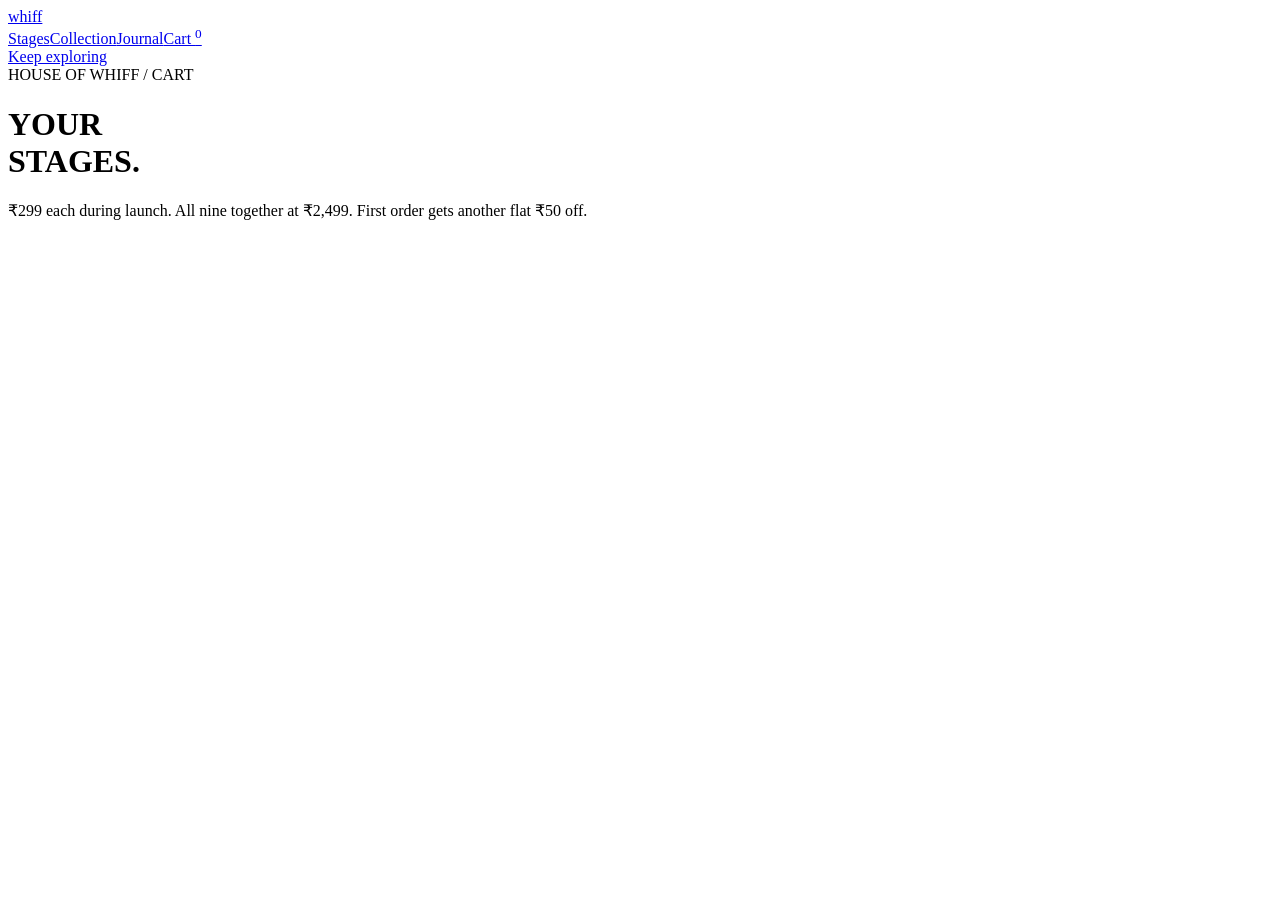
==== cart.html @ 64239b25 "Add Whiff cart page" ====
<!doctype html><html lang="en"><head><meta charset="utf-8"><meta name="viewport" content="width=device-width,initial-scale=1"><title>Your Cart | WHIFF</title><link rel="stylesheet" href="/styles.css"><link rel="stylesheet" href="/editorial.css"><link rel="preconnect" href="https://fonts.googleapis.com"><link href="https://fonts.googleapis.com/css2?family=DM+Mono:wght@400;500&family=Inter:wght@400;500;600;700;800;900&display=swap" rel="stylesheet"></head><body class="shopPage"><nav class="nav darkNav"><a class="logo" href="/">whiff</a><div class="navlinks"><a href="/#stages">Stages</a><a href="/#collection">Collection</a><a href="/#journal">Journal</a><a href="/cart.html">Cart <sup data-cart-count>0</sup></a></div><a class="btn" href="/#collection">Keep exploring</a></nav><main class="shopMain"><div class="shopHead"><span class="mono">HOUSE OF WHIFF / CART</span><h1>YOUR<br>STAGES.</h1><p>₹299 each during launch. All nine together at ₹2,499. First order gets another flat ₹50 off.</p></div><section data-cart></section></main><script src="/shop.js"></script></body></html>
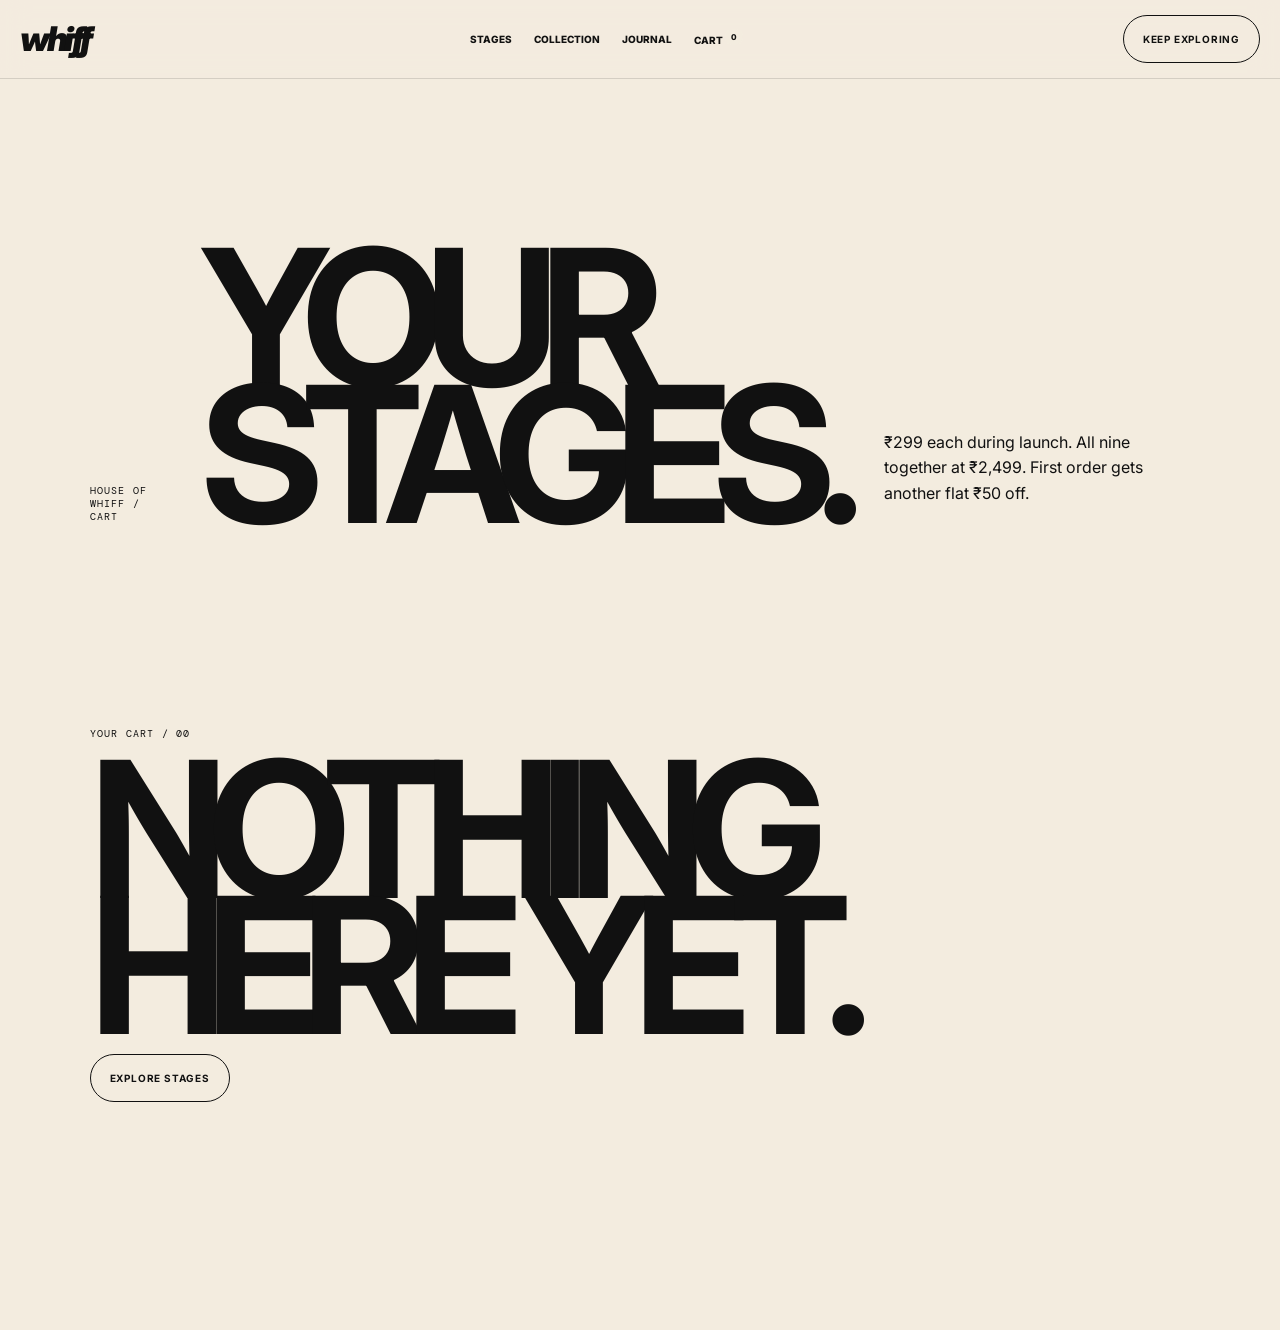
==== commit 4f8be28d: "Fix cart paths for project Pages" ====
--- a/cart.html
+++ b/cart.html
@@ -1 +1 @@
-<!doctype html><html lang="en"><head><meta charset="utf-8"><meta name="viewport" content="width=device-width,initial-scale=1"><title>Your Cart | WHIFF</title><link rel="stylesheet" href="/styles.css"><link rel="stylesheet" href="/editorial.css"><link rel="preconnect" href="https://fonts.googleapis.com"><link href="https://fonts.googleapis.com/css2?family=DM+Mono:wght@400;500&family=Inter:wght@400;500;600;700;800;900&display=swap" rel="stylesheet"></head><body class="shopPage"><nav class="nav darkNav"><a class="logo" href="/">whiff</a><div class="navlinks"><a href="/#stages">Stages</a><a href="/#collection">Collection</a><a href="/#journal">Journal</a><a href="/cart.html">Cart <sup data-cart-count>0</sup></a></div><a class="btn" href="/#collection">Keep exploring</a></nav><main class="shopMain"><div class="shopHead"><span class="mono">HOUSE OF WHIFF / CART</span><h1>YOUR<br>STAGES.</h1><p>₹299 each during launch. All nine together at ₹2,499. First order gets another flat ₹50 off.</p></div><section data-cart></section></main><script src="/shop.js"></script></body></html>+<!doctype html><html lang="en"><head><meta charset="utf-8"><meta name="viewport" content="width=device-width,initial-scale=1"><title>Your Cart | WHIFF</title><link rel="stylesheet" href="styles.css"><link rel="stylesheet" href="editorial.css"><link rel="preconnect" href="https://fonts.googleapis.com"><link href="https://fonts.googleapis.com/css2?family=DM+Mono:wght@400;500&family=Inter:wght@400;500;600;700;800;900&display=swap" rel="stylesheet"></head><body class="shopPage"><nav class="nav darkNav"><a class="logo" href="index.html">whiff</a><div class="navlinks"><a href="index.html#stages">Stages</a><a href="index.html#collection">Collection</a><a href="index.html#journal">Journal</a><a href="cart.html">Cart <sup data-cart-count>0</sup></a></div><a class="btn" href="index.html#collection">Keep exploring</a></nav><main class="shopMain"><div class="shopHead"><span class="mono">HOUSE OF WHIFF / CART</span><h1>YOUR<br>STAGES.</h1><p>₹299 each during launch. All nine together at ₹2,499. First order gets another flat ₹50 off.</p></div><section data-cart></section></main><script src="shop.js"></script></body></html>
--- a/styles.css
+++ b/styles.css
@@ -0,0 +1 @@
+:root{--cream:#f3ecdf;--blue:#255bd3;--black:#101010;--line:#bdb6ab;--acid:#d6ff38;--red:#b63b39}*{box-sizing:border-box}html{scroll-behavior:smooth}body{margin:0;background:var(--cream);color:#111;font-family:Inter,Arial,sans-serif;overflow-x:hidden}a{color:inherit;text-decoration:none}button{font:inherit}.mono{font:10px 'DM Mono',monospace;letter-spacing:.12em;text-transform:uppercase}.logo{font-size:34px;font-weight:900;font-style:italic;letter-spacing:-.1em;line-height:1}.nav{position:sticky;z-index:100;top:0;left:0;width:100%;padding:15px 20px;display:flex;align-items:center;justify-content:space-between;color:var(--cream);mix-blend-mode:difference}.navlinks{display:flex;gap:22px;align-items:center;font-size:10px;font-weight:800;text-transform:uppercase}.navlinks sup{font-size:8px;background:var(--cream);color:#111;border-radius:99px;padding:3px 6px}.darkNav{color:#111;mix-blend-mode:normal;background:#f3ecdfcc;backdrop-filter:blur(14px);border-bottom:1px solid #1112}.menu{display:none;background:none;border:1px solid currentColor;color:inherit;border-radius:999px;width:44px;height:44px}.mobileNav{display:none}.btn{display:inline-flex;min-height:48px;align-items:center;justify-content:center;padding:0 19px;border:1px solid currentColor;border-radius:999px;font-size:10px;font-weight:700;text-transform:uppercase;letter-spacing:.08em;transition:transform .25s,background .25s,color .25s,box-shadow .25s;cursor:pointer;background:none;appearance:none;-webkit-appearance:none}.btn:hover{transform:translateY(-3px);background:#111;color:var(--cream);box-shadow:0 12px 30px #0002}.btn.fill{background:#111;color:var(--cream);border-color:#111}.whatsappBtn{min-height:48px;border:1px solid #1f6b43;background:#1f6b43;color:#fff;border-radius:999px;padding:0 20px;font-size:10px;font-weight:800;text-transform:uppercase;letter-spacing:.08em;cursor:pointer}.hero{min-height:100svh;background:var(--blue);color:var(--cream);position:relative;overflow:hidden;padding:110px 5vw 7vw;display:flex;align-items:flex-end}.gridlines{position:absolute;inset:0;background:linear-gradient(90deg,transparent 49.5%,#fff1 50%,transparent 50.5%),linear-gradient(0deg,transparent 49.5%,#fff1 50%,transparent 50.5%);background-size:44px 44px}.orb{position:absolute;border:2px solid var(--cream);border-radius:50%;pointer-events:none}.orb1{width:105vw;height:105vw;right:-55vw;top:-34vw;animation:drift 11s ease-in-out infinite}.orb2{width:45vw;height:45vw;right:-8vw;bottom:-18vw;animation:drift 8s ease-in-out infinite reverse}.hero h1{position:relative;margin:0;font-size:clamp(82px,19vw,260px);line-height:.72;letter-spacing:-.105em;max-width:100%;animation:rise .8s both}.heroInfo{position:absolute;right:5vw;bottom:7vw;width:min(300px,40vw)}.heroInfo p{font-size:14px;line-height:1.55;margin:14px 0 20px}.heroCtas{display:flex;gap:10px;flex-wrap:wrap}.section{padding:13vw 7vw}.intro{display:grid;grid-template-columns:1fr 2fr;gap:7vw}.introText{font-size:clamp(34px,5vw,72px);line-height:.96;letter-spacing:-.055em}.black{background:var(--black);color:var(--cream)}h2{font-size:clamp(72px,15vw,190px);line-height:.72;letter-spacing:-.105em;margin:22px 0 45px}.manifestoText{max-width:650px;font-size:16px;line-height:1.65}.manifestoGrid{display:grid;grid-template-columns:repeat(3,1fr);gap:1px;background:#444;margin-top:55px}.manifestoGrid article{background:var(--black);padding:28px;min-height:170px}.stages{padding:0 7vw 10vw}.stage{min-height:90vh;border-top:1px solid #3d3d3d;display:grid;grid-template-columns:1.1fr .9fr;align-items:center;gap:7vw;padding:9vw 0}.stage:nth-child(even){grid-template-columns:.9fr 1.1fr}.stage:nth-child(even) .visual{order:2}.visual{height:min(650px,70vw);min-height:480px;position:relative;overflow:hidden;background:var(--c);isolation:isolate}.visual:before{content:'';position:absolute;inset:0;background:repeating-linear-gradient(90deg,transparent 0,transparent 31px,#fff1 32px),repeating-linear-gradient(0deg,transparent 0,transparent 31px,#fff0 32px)}.geo{position:absolute;border:2px solid var(--fg);border-radius:50%}.g1{width:82%;aspect-ratio:1;left:-18%;top:-7%;animation:spin 25s linear infinite}.g2{width:62%;height:72%;right:-19%;top:15%;animation:breathe 7s ease-in-out infinite}.g3{width:35%;height:35%;right:27%;bottom:6%;animation:drift 7s ease-in-out infinite}.pack{position:absolute;z-index:3;left:11%;bottom:9%;width:210px;height:390px;background:var(--c);border:1px solid #0004;box-shadow:18px 25px 35px #0005;overflow:hidden}.packArt{position:absolute;right:-18%;top:18%;width:76%;height:58%;border:2px solid var(--fg);border-radius:70% 20% 65% 25%;transform:rotate(-25deg)}.packArt:after{content:'';position:absolute;width:55%;height:120%;right:10%;top:-10%;border:2px solid var(--fg);transform:rotate(35deg)}.packTop{position:relative;padding:25px 22px;color:var(--fg)}.packLogo{font-size:24px;font-weight:900;font-style:italic;letter-spacing:-.08em}.packStage{margin-top:28px}.packNum{font-size:42px;margin-top:4px}.packName{font-size:22px;font-weight:800}.packBottom{position:absolute;left:22px;bottom:22px;font-size:8px;color:var(--fg);text-transform:uppercase}.bottle{position:absolute;z-index:5;right:13%;bottom:10%;width:125px;height:295px;border:2px solid #fffc;border-radius:18px 18px 24px 24px;background:linear-gradient(100deg,#ffffff4d,#ffffff0a 38%,#ffffff38);box-shadow:18px 25px 35px #0005}.bottle:before{content:'';position:absolute;left:22px;right:22px;top:-65px;height:68px;background:#090909;border-radius:8px 8px 3px 3px}.bottle:after{content:var(--n) '\A' var(--name);position:absolute;left:12px;right:12px;top:112px;height:75px;background:var(--label);color:var(--fg);white-space:pre;text-align:center;padding-top:12px;font-size:10px;font-weight:800;line-height:1.7}.stageCopy h3{font-size:clamp(62px,10vw,150px);line-height:.78;letter-spacing:-.105em;margin:16px 0 20px;overflow-wrap:anywhere}.meaning{text-transform:uppercase;letter-spacing:.08em;font-size:12px}.stageCopy p{font-size:16px;line-height:1.65;color:#c9c0b5;max-width:540px}.notes{display:flex;gap:7px;flex-wrap:wrap;margin:25px 0}.pill{border:1px solid #666;border-radius:999px;padding:9px 11px;font-size:9px;text-transform:uppercase}.stageActions{display:flex;gap:9px;flex-wrap:wrap;margin-top:25px}.miniOlfactive{display:flex;flex-direction:column;gap:6px;margin-top:28px;padding-top:20px;border-top:1px solid #3d3d3d;max-width:420px}.miniOlfactive .mono{opacity:.55}.miniOlfactive b{font-size:15px;font-weight:600;line-height:1.4}.miniOlfactive small{font-size:11px;text-transform:uppercase;letter-spacing:.08em;color:#9c9488}.stagePrice{display:flex;align-items:baseline;gap:12px;margin-top:22px}.stagePrice .mrp{text-decoration:line-through;opacity:.5;font-size:14px}.stagePrice>b{font-size:26px;font-weight:800;letter-spacing:-.02em}.stagePrice .mono{opacity:.6}.collection,.journal,.faq{padding:13vw 7vw}.tiles,.journalGrid{display:grid;grid-template-columns:repeat(3,1fr);gap:12px}.tile{height:460px;padding:22px;display:flex;flex-direction:column;justify-content:space-between;position:relative;overflow:hidden;background:var(--c);color:var(--fg);transition:transform .35s}.tile:hover{transform:translateY(-8px)}.tile:before{content:'';position:absolute;width:95%;aspect-ratio:1;right:-55%;top:-8%;border:2px solid currentColor;border-radius:50%;animation:spin 24s linear infinite}.tile h3{font-size:clamp(52px,7vw,90px);line-height:.8;letter-spacing:-.09em;margin:0;position:relative;overflow-wrap:anywhere}.ritual{background:var(--blue);color:var(--cream);padding:13vw 7vw}.ritualGrid{display:grid;grid-template-columns:repeat(4,1fr);gap:1px;background:#ffffff55}.ritualGrid article{background:var(--blue);padding:28px;min-height:190px}.journal{background:#d9cfbf}.journalGrid{background:#111;gap:1px;margin-top:45px}.journalCard{background:#d9cfbf;padding:27px;min-height:280px}.journalCard h3{font-size:clamp(30px,4vw,54px);line-height:.88;letter-spacing:-.065em}.finder{padding:13vw 7vw}.choices{display:flex;flex-wrap:wrap;gap:9px}.choice{min-height:48px;background:none;color:var(--cream);border:1px solid #666;padding:0 17px;border-radius:999px;font-size:11px;cursor:pointer}.choice.active{background:var(--cream);color:#111}.answer{margin-top:45px;font-size:clamp(40px,8vw,90px);line-height:.85;letter-spacing:-.07em}.faq{background:var(--cream)}.faq details{border-top:1px solid #aaa;padding:24px 0}.faq details:last-child{border-bottom:1px solid #aaa}.faq summary{cursor:pointer;font-size:15px;font-weight:700}.faq p{line-height:1.6;color:#555}.footer{background:var(--blue);color:var(--cream);padding:13vw 7vw 30px;overflow:hidden}.footer .big{font-size:20vw;font-weight:900;font-style:italic;letter-spacing:-.11em;line-height:.65}.footrow{display:flex;justify-content:space-between;gap:15px;margin-top:13vw;font-size:9px;text-transform:uppercase}.stageHero{min-height:100svh;background:var(--c);color:var(--fg);display:grid;grid-template-columns:1fr 1fr;align-items:center;padding:120px 7vw 80px;position:relative;overflow:hidden}.stageHero .art{position:absolute;width:70vw;height:70vw;border:2px solid var(--fg);border-radius:50%;right:-28vw;top:-20vw;animation:spin 30s linear infinite}.stageHero .stageNumber{font-size:14px}.stageHero h1{font-size:clamp(90px,14vw,210px);line-height:.7;letter-spacing:-.11em;margin:25px 0;overflow-wrap:anywhere}.stageHero .sub{font-size:14px;text-transform:uppercase;letter-spacing:.12em}.productVisual{height:560px;position:relative;display:flex;align-items:center;justify-content:center}.productVisual .pack{position:relative;left:auto;bottom:auto;transform:rotate(-4deg)}.productVisual .bottle{position:absolute;right:16%;bottom:10%;width:145px;height:340px}.story{display:grid;grid-template-columns:1fr 2fr;gap:8vw;padding:13vw 7vw}.story h2{font-size:clamp(50px,7vw,100px)}.quote{font-family:Georgia,serif;font-size:clamp(28px,4vw,58px);line-height:1.08;margin:0 0 20px}.quoteRef{font-size:11px;text-transform:uppercase;letter-spacing:.12em}.notesLarge{display:flex;gap:9px;flex-wrap:wrap;margin:35px 0}.buyBar{position:sticky;bottom:0;z-index:40;background:#111;color:var(--cream);padding:15px 7vw;display:flex;justify-content:space-between;align-items:center;gap:20px}.buyBar .btn{background:var(--cream);color:#111;border-color:var(--cream)}.related{padding:13vw 7vw}.relatedGrid{display:grid;grid-template-columns:repeat(3,1fr);gap:12px}.back{display:inline-flex;margin-top:25px}.priceSection{background:#111;color:var(--cream);padding:10vw 7vw;display:grid;grid-template-columns:1fr 1.4fr;gap:8vw;align-items:end}.priceSection h2{margin:15px 0}.priceCard{border:1px solid #555;padding:35px;position:relative;overflow:hidden}.priceCard:before{content:'299';position:absolute;right:-5%;top:-28%;font-size:22vw;font-weight:900;color:#fff08;line-height:1;transform:rotate(-8deg)}.priceRow{display:flex;align-items:end;gap:15px;position:relative}.priceNow{font-size:clamp(65px,9vw,120px);font-weight:900;letter-spacing:-.09em;line-height:.8}.mrp{text-decoration:line-through;opacity:.5;font-size:20px}.offerLine{margin:22px 0;font-size:13px;line-height:1.5;max-width:460px}.collectionOffer{display:grid;grid-template-columns:1fr 1fr;gap:1px;background:#444;margin-top:1px}.collectionOffer>div{background:#111;padding:22px}.shopMain{padding:150px 7vw 100px;min-height:100svh}.shopHead{display:flex;align-items:end;justify-content:space-between;gap:40px;margin-bottom:70px}.shopHead h1{font-size:clamp(80px,15vw,190px);line-height:.72;letter-spacing:-.1em;margin:20px 0 0}.shopHead.compact{display:block}.shopHead p{max-width:500px;line-height:1.6}.cartList{display:grid;gap:1px;background:#111}.cartItem{display:grid;grid-template-columns:220px 1fr auto;gap:30px;align-items:center;background:var(--cream);padding:25px}.cartSwatch{height:220px;padding:18px;display:flex;flex-direction:column;justify-content:space-between}.cartSwatch b{font-size:48px;letter-spacing:-.08em}.cartInfo h3{font-size:50px;line-height:.8;letter-spacing:-.08em;margin:10px 0}.cartInfo p{color:#666}.qty{display:flex;gap:8px;align-items:center;margin-top:20px}.qty button{border:1px solid #aaa;background:none;border-radius:99px;min-width:38px;height:38px;cursor:pointer}.qty .remove{padding:0 14px;width:auto}.cartSummary{max-width:500px;margin:40px 0 0 auto;border-top:1px solid #111;padding-top:25px}.cartSummary>div,.priceBox>div,.miniCart>div{display:flex;justify-content:space-between;padding:8px 0}.cartSummary .saving{color:#24704a}.cartSummary .total{border-top:1px solid #111;margin-top:12px;padding-top:18px;font-size:24px}.cartSummary .btn,.cartSummary .whatsappBtn{width:100%;margin-top:12px}.emptyCart{padding:10vw 0}.emptyCart h2{margin:20px 0}.checkoutGrid{display:grid;grid-template-columns:1.2fr .8fr;gap:8vw}.orderForm{max-width:650px}.orderForm h2{margin:20px 0 50px}.orderForm label{display:block;font-size:10px;text-transform:uppercase;letter-spacing:.1em;font-weight:700;margin:20px 0}.orderForm input,.orderForm textarea{display:block;width:100%;border:0;border-bottom:1px solid #aaa;background:transparent;padding:14px 0;font:inherit;font-size:16px;outline:none}.orderForm textarea{min-height:100px;resize:vertical}.orderForm .check{display:flex;gap:10px;align-items:center;text-transform:none;letter-spacing:0;font-size:13px}.orderForm .check input{width:auto}.optional{opacity:.5}.orderForm .btn,.orderForm .whatsappBtn{width:100%;margin-top:12px}.formNote{font-size:11px;line-height:1.6;color:#666;margin-top:20px}.checkoutSide{position:sticky;top:120px;height:max-content}.miniCart{margin:25px 0;border-top:1px solid #aaa;border-bottom:1px solid #aaa}.priceBox{background:#111;color:var(--cream);padding:25px}.priceBox p{font-size:11px;line-height:1.5;color:#aaa}.bigTotal{border-top:1px solid #555;margin-top:15px;padding-top:18px;font-size:20px}.thankPage{background:var(--blue);color:var(--cream)}.thank{min-height:100svh;padding:15vw 7vw;display:flex;flex-direction:column;justify-content:center;align-items:flex-start}.thank h1{font-size:clamp(90px,17vw,220px);line-height:.72;letter-spacing:-.11em;margin:30px 0}.thank p{max-width:550px;font-size:16px;line-height:1.6;margin-bottom:30px}.toast{position:fixed;z-index:200;left:50%;bottom:25px;transform:translate(-50%,30px);background:#111;color:#fff;padding:13px 18px;border-radius:999px;font-size:11px;opacity:0;pointer-events:none;transition:.3s}.toast.show{opacity:1;transform:translate(-50%,0)}body:has(.stageHero) .menu{display:none}@keyframes rise{from{opacity:0;transform:translateY(40px)}to{opacity:1;transform:none}}@keyframes spin{to{transform:rotate(360deg)}}@keyframes breathe{50%{transform:scale(1.07)}}@keyframes drift{50%{transform:translate(2vw,2vw) rotate(6deg)}}@media(max-width:800px){.nav{padding:13px 16px}.navlinks{display:none}.menu{display:block}.mobileNav{position:fixed;z-index:99;inset:0;background:#111;color:var(--cream);display:none;padding:90px 20px 30px}.mobileNav.open{display:flex;flex-direction:column}.mobileNav a{font-size:42px;line-height:.95;letter-spacing:-.06em;padding:14px 0;border-bottom:1px solid #444}.hero{padding:100px 20px 35px;min-height:100svh}.hero h1{font-size:clamp(70px,24vw,150px);max-width:100%;line-height:.76}.heroInfo{position:relative;right:auto;bottom:auto;width:100%;margin-top:35px}.orb1{width:120vw;height:120vw;right:-65vw;top:-20vw}.orb2{width:70vw;height:70vw;right:-35vw;bottom:8vh}.section,.collection,.ritual,.journal,.finder,.faq,.footer,.related{padding:24vw 20px}.intro{display:block}.introText{margin-top:35px;font-size:clamp(32px,9vw,54px)}h2{font-size:clamp(66px,22vw,125px);margin-bottom:38px}.manifestoGrid,.tiles,.journalGrid,.ritualGrid,.relatedGrid,.collectionOffer{grid-template-columns:1fr}.stages{padding:0 20px 24vw}.stage,.stage:nth-child(even){display:flex;min-height:auto;padding:24vw 0;gap:38px}.stage:nth-child(even) .visual{order:0}.visual{height:118vw;min-height:0}.pack{left:7%;bottom:7%;width:43%;height:65%}.packTop{padding:17px 14px}.packLogo{font-size:18px}.packStage{margin-top:20px}.packNum{font-size:30px}.packName{font-size:15px}.packBottom{left:14px;bottom:14px;font-size:6px}.bottle{right:9%;bottom:7%;width:28%;height:49%}.bottle:before{left:18%;right:18%;top:-23%;height:24%}.bottle:after{left:8%;right:8%;top:40%;height:25%;padding-top:8px;font-size:8px}.stageCopy h3{font-size:clamp(56px,18vw,105px);line-height:.78}.stageCopy p{font-size:15px}.tile{height:330px}.footrow{display:grid;gap:8px;margin-top:25vw}.stageHero{display:flex;flex-direction:column;align-items:stretch;padding:105px 20px 45px;min-height:auto}.stageHero .art{width:130vw;height:130vw;right:-65vw;top:-20vw}.stageHero h1{font-size:clamp(75px,23vw,145px);max-width:100%;margin:24px 0}.productVisual{height:470px;margin-top:20px}.productVisual .pack{width:190px;height:350px}.productVisual .bottle{width:115px;height:275px;right:9%;bottom:8%}.story{display:block;padding:24vw 20px}.story h2{font-size:clamp(50px,14vw,80px);margin-bottom:55px}.quote{font-size:32px}.buyBar{padding:12px 20px;position:sticky;bottom:0}.buyBar .mono{font-size:8px}.relatedGrid{gap:10px}.related .tile{height:260px}.mono{font-size:9px}.priceSection{display:block;padding:24vw 20px}.priceCard{margin-top:35px}.priceNow{font-size:85px}.shopMain{padding:110px 20px 80px}.shopHead{display:block;margin-bottom:50px}.shopHead h1{font-size:clamp(75px,22vw,130px)}.cartItem{grid-template-columns:90px 1fr;gap:16px;padding:16px}.cartItem>strong{grid-column:2}.cartSwatch{height:110px;padding:10px}.cartSwatch b{font-size:22px}.cartInfo h3{font-size:35px}.qty{flex-wrap:wrap}.checkoutGrid{grid-template-columns:1fr;gap:55px}.checkoutSide{position:static}.thank{padding:25vw 20px}.thank h1{font-size:clamp(75px,22vw,140px)}.darkNav .btn{display:none}}@media(prefers-reduced-motion:reduce){*,*:before,*:after{animation:none!important;transition:none!important}}
--- a/editorial.css
+++ b/editorial.css
@@ -0,0 +1 @@
+.sectionHead{max-width:850px}.olfactiveOverview{padding:13vw 7vw}.olfactiveRail{display:grid;grid-template-columns:repeat(5,1fr);gap:1px;background:#444;margin:50px 0 1px}.olfactiveRail>div{background:#101010;padding:22px;min-height:130px}.olfactiveRail b,.olfactiveRail span{display:block}.olfactiveRail b{font:11px 'DM Mono',monospace}.olfactiveRail span{margin-top:35px;color:#999;font-size:10px;line-height:1.5}.olfactiveGrid{display:grid;grid-template-columns:repeat(3,1fr);gap:1px;background:#444}.olfactiveItem{background:#101010;color:#f3ecdf;padding:25px;min-height:230px;display:flex;flex-direction:column;gap:9px;transition:transform .25s}.olfactiveItem:hover{transform:translateY(-4px)}.olfactiveItem>span,.olfactiveItem>em{font:9px 'DM Mono',monospace;color:#999;text-transform:uppercase;font-style:normal}.olfactiveItem strong{font-size:34px;letter-spacing:-.06em}.olfactiveItem b{font-size:12px;font-weight:500}.olfactiveItem small{font-size:12px;color:#aaa;line-height:1.5}@media(max-width:800px){.olfactiveRail,.olfactiveGrid{grid-template-columns:1fr}.olfactiveOverview{padding:24vw 20px}.olfactiveRail{margin-top:35px}.olfactiveRail>div{min-height:90px}.olfactiveRail span{margin-top:15px}.olfactiveItem{min-height:190px}}
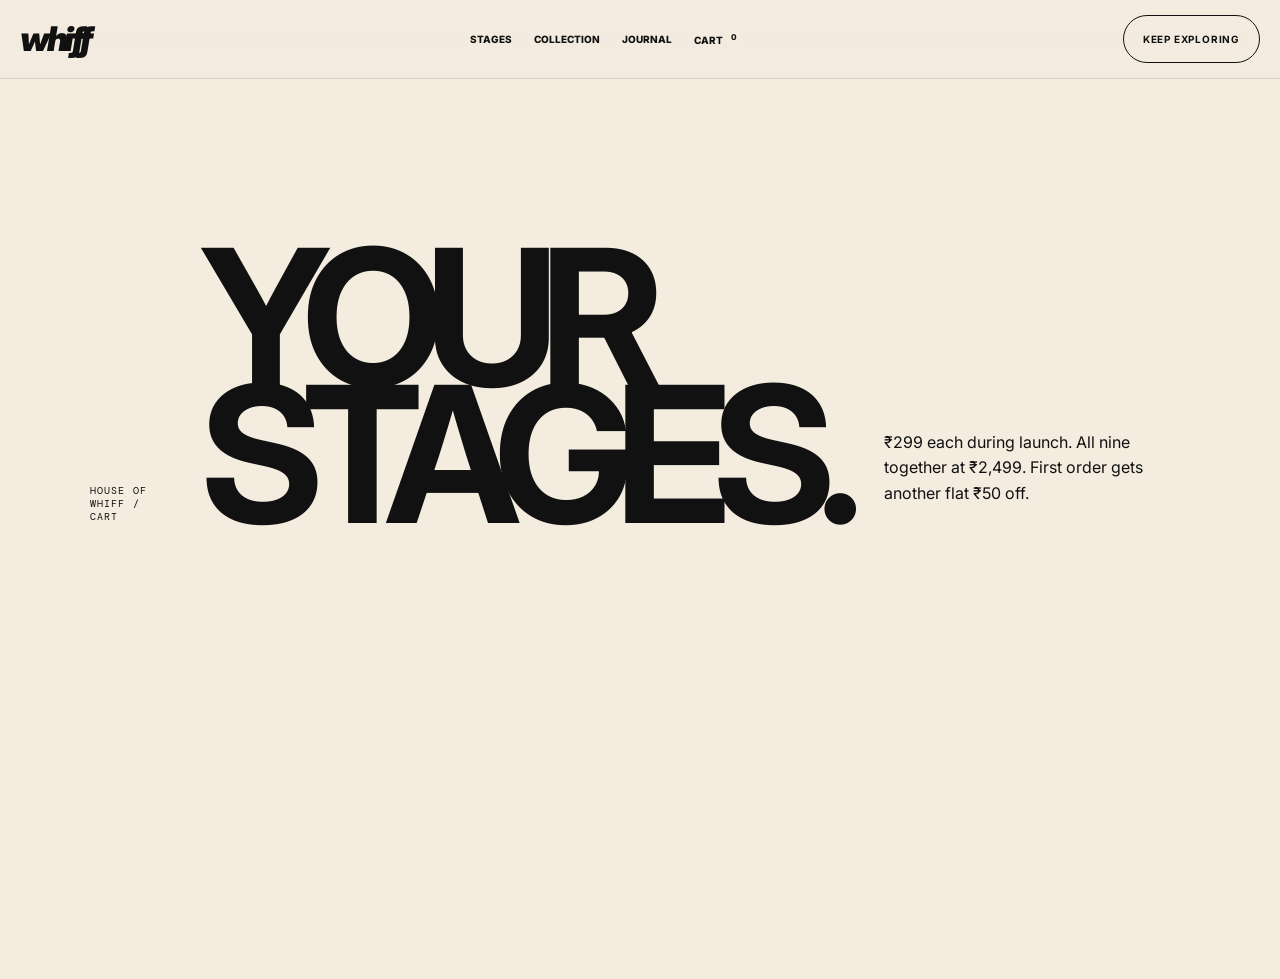
==== commit 928a72a8: "Fix GitHub Pages project paths" ====
--- a/cart.html
+++ b/cart.html
@@ -1 +1 @@
-<!doctype html><html lang="en"><head><meta charset="utf-8"><meta name="viewport" content="width=device-width,initial-scale=1"><title>Your Cart | WHIFF</title><link rel="stylesheet" href="styles.css"><link rel="stylesheet" href="editorial.css"><link rel="preconnect" href="https://fonts.googleapis.com"><link href="https://fonts.googleapis.com/css2?family=DM+Mono:wght@400;500&family=Inter:wght@400;500;600;700;800;900&display=swap" rel="stylesheet"></head><body class="shopPage"><nav class="nav darkNav"><a class="logo" href="index.html">whiff</a><div class="navlinks"><a href="index.html#stages">Stages</a><a href="index.html#collection">Collection</a><a href="index.html#journal">Journal</a><a href="cart.html">Cart <sup data-cart-count>0</sup></a></div><a class="btn" href="index.html#collection">Keep exploring</a></nav><main class="shopMain"><div class="shopHead"><span class="mono">HOUSE OF WHIFF / CART</span><h1>YOUR<br>STAGES.</h1><p>₹299 each during launch. All nine together at ₹2,499. First order gets another flat ₹50 off.</p></div><section data-cart></section></main><script src="shop.js"></script></body></html>+<!doctype html><html lang="en"><head><meta charset="utf-8"><meta name="viewport" content="width=device-width,initial-scale=1"><title>Your Cart | WHIFF</title><link rel="stylesheet" href="styles.css"><link rel="stylesheet" href="editorial.css"><link rel="preconnect" href="https://fonts.googleapis.com"><link href="https://fonts.googleapis.com/css2?family=DM+Mono:wght@400;500&family=Inter:wght@400;500;600;700;800;900&display=swap" rel="stylesheet"><base href="/whiffclaude1/"></head><body class="shopPage"><nav class="nav darkNav"><a class="logo" href="index.html">whiff</a><div class="navlinks"><a href="index.html#stages">Stages</a><a href="index.html#collection">Collection</a><a href="index.html#journal">Journal</a><a href="cart.html">Cart <sup data-cart-count>0</sup></a></div><a class="btn" href="index.html#collection">Keep exploring</a></nav><main class="shopMain"><div class="shopHead"><span class="mono">HOUSE OF WHIFF / CART</span><h1>YOUR<br>STAGES.</h1><p>₹299 each during launch. All nine together at ₹2,499. First order gets another flat ₹50 off.</p></div><section data-cart></section></main><script src="shop.js"></script></body></html>
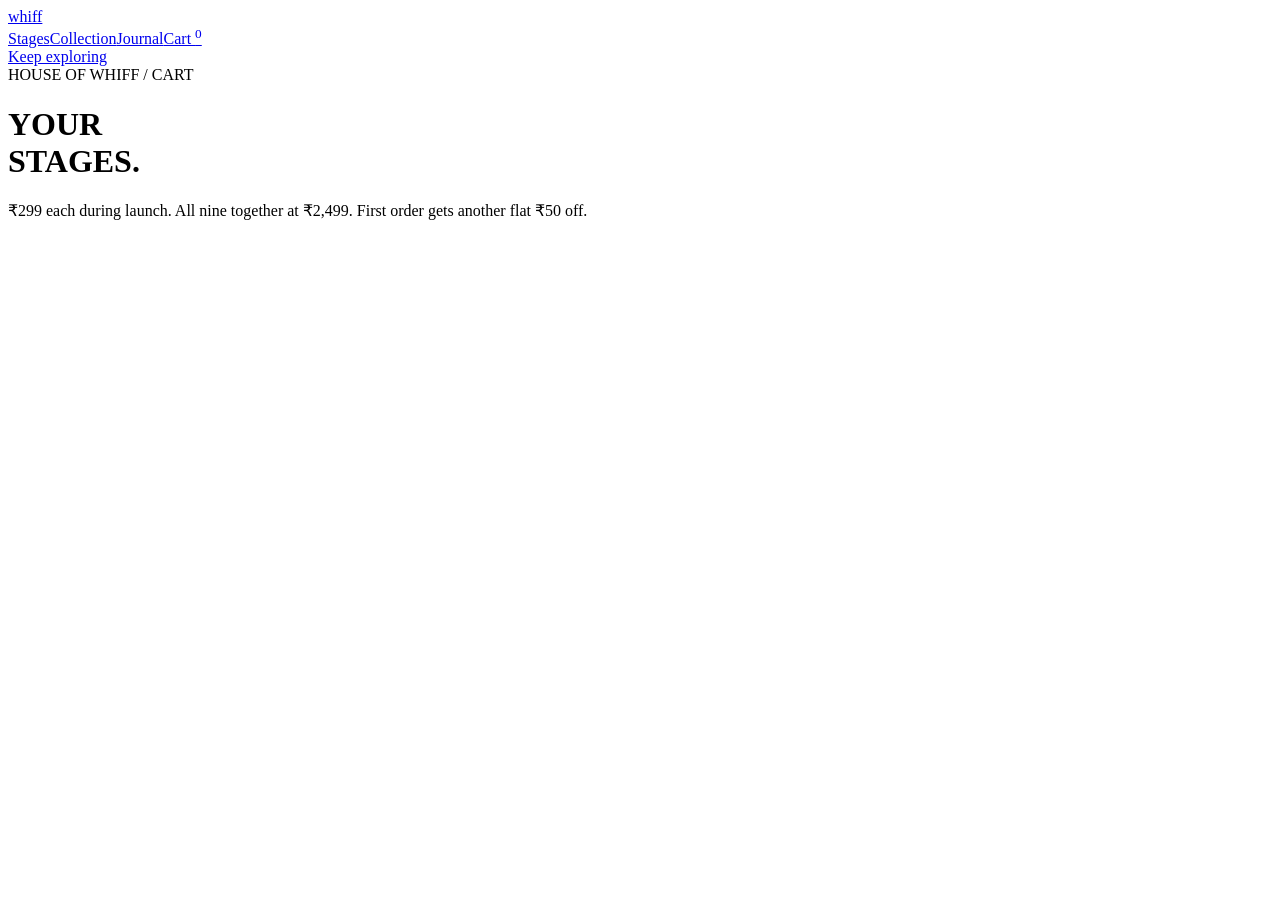
==== commit e85d473c: "Fix GitHub Pages project paths" ====
--- a/cart.html
+++ b/cart.html
@@ -1 +1 @@
-<!doctype html><html lang="en"><head><meta charset="utf-8"><meta name="viewport" content="width=device-width,initial-scale=1"><title>Your Cart | WHIFF</title><link rel="stylesheet" href="styles.css"><link rel="stylesheet" href="editorial.css"><link rel="preconnect" href="https://fonts.googleapis.com"><link href="https://fonts.googleapis.com/css2?family=DM+Mono:wght@400;500&family=Inter:wght@400;500;600;700;800;900&display=swap" rel="stylesheet"><base href="/whiffclaude1/"></head><body class="shopPage"><nav class="nav darkNav"><a class="logo" href="index.html">whiff</a><div class="navlinks"><a href="index.html#stages">Stages</a><a href="index.html#collection">Collection</a><a href="index.html#journal">Journal</a><a href="cart.html">Cart <sup data-cart-count>0</sup></a></div><a class="btn" href="index.html#collection">Keep exploring</a></nav><main class="shopMain"><div class="shopHead"><span class="mono">HOUSE OF WHIFF / CART</span><h1>YOUR<br>STAGES.</h1><p>₹299 each during launch. All nine together at ₹2,499. First order gets another flat ₹50 off.</p></div><section data-cart></section></main><script src="shop.js"></script></body></html>+<!doctype html><html lang="en"><head><base href="/whiff-1.0-byclaude/"><meta charset="utf-8"><meta name="viewport" content="width=device-width,initial-scale=1"><title>Your Cart | WHIFF</title><link rel="stylesheet" href="styles.css"><link rel="stylesheet" href="editorial.css"><link rel="preconnect" href="https://fonts.googleapis.com"><link href="https://fonts.googleapis.com/css2?family=DM+Mono:wght@400;500&family=Inter:wght@400;500;600;700;800;900&display=swap" rel="stylesheet"></head><body class="shopPage"><nav class="nav darkNav"><a class="logo" href="index.html">whiff</a><div class="navlinks"><a href="index.html#stages">Stages</a><a href="index.html#collection">Collection</a><a href="index.html#journal">Journal</a><a href="cart.html">Cart <sup data-cart-count>0</sup></a></div><a class="btn" href="index.html#collection">Keep exploring</a></nav><main class="shopMain"><div class="shopHead"><span class="mono">HOUSE OF WHIFF / CART</span><h1>YOUR<br>STAGES.</h1><p>₹299 each during launch. All nine together at ₹2,499. First order gets another flat ₹50 off.</p></div><section data-cart></section></main><script src="shop.js"></script></body></html>
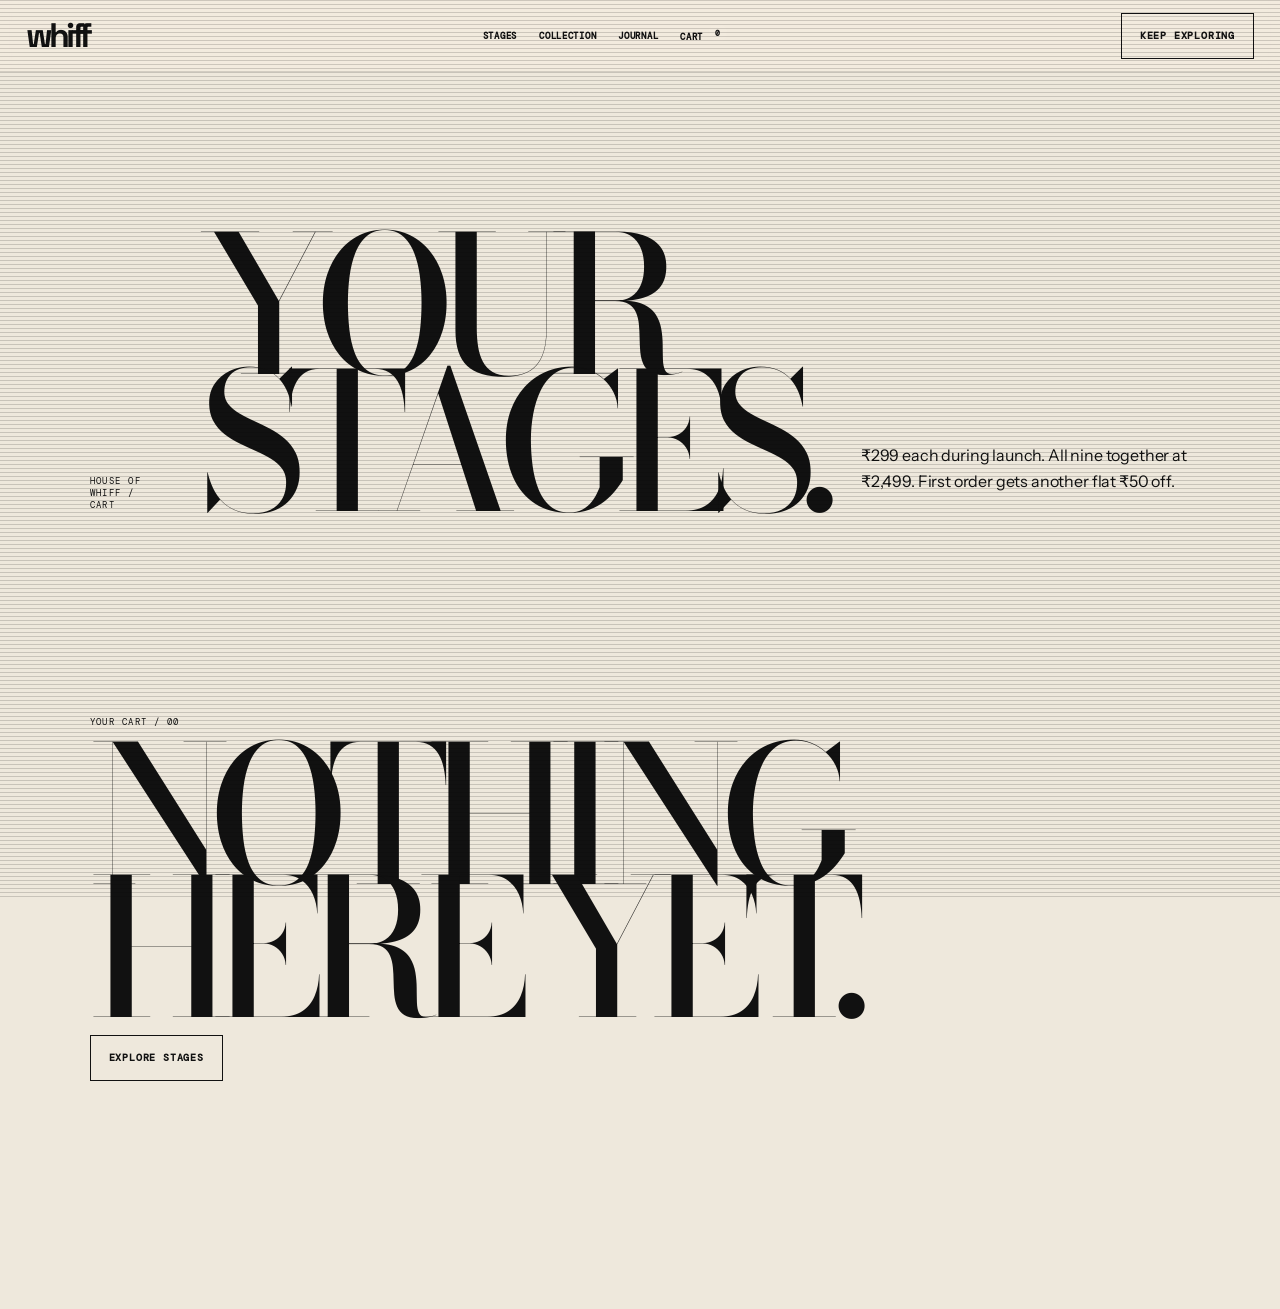
==== commit 77c2e8fa: "Fix Vercel root asset paths" ====
--- a/cart.html
+++ b/cart.html
@@ -1 +1 @@
-<!doctype html><html lang="en"><head><base href="/whiff-1.0-byclaude/"><meta charset="utf-8"><meta name="viewport" content="width=device-width,initial-scale=1"><title>Your Cart | WHIFF</title><link rel="stylesheet" href="styles.css"><link rel="stylesheet" href="editorial.css"><link rel="preconnect" href="https://fonts.googleapis.com"><link href="https://fonts.googleapis.com/css2?family=DM+Mono:wght@400;500&family=Inter:wght@400;500;600;700;800;900&display=swap" rel="stylesheet"></head><body class="shopPage"><nav class="nav darkNav"><a class="logo" href="index.html">whiff</a><div class="navlinks"><a href="index.html#stages">Stages</a><a href="index.html#collection">Collection</a><a href="index.html#journal">Journal</a><a href="cart.html">Cart <sup data-cart-count>0</sup></a></div><a class="btn" href="index.html#collection">Keep exploring</a></nav><main class="shopMain"><div class="shopHead"><span class="mono">HOUSE OF WHIFF / CART</span><h1>YOUR<br>STAGES.</h1><p>₹299 each during launch. All nine together at ₹2,499. First order gets another flat ₹50 off.</p></div><section data-cart></section></main><script src="shop.js"></script></body></html>+<!doctype html><html lang="en"><head><meta charset="utf-8"><meta name="viewport" content="width=device-width,initial-scale=1"><title>Your Cart | WHIFF</title><link rel="stylesheet" href="styles.css"><link rel="stylesheet" href="editorial.css"><link rel="preconnect" href="https://fonts.googleapis.com"><link href="https://fonts.googleapis.com/css2?family=DM+Mono:wght@400;500&family=Inter:wght@400;500;600;700;800;900&display=swap" rel="stylesheet"></head><body class="shopPage"><nav class="nav darkNav"><a class="logo" href="index.html">whiff</a><div class="navlinks"><a href="index.html#stages">Stages</a><a href="index.html#collection">Collection</a><a href="index.html#journal">Journal</a><a href="cart.html">Cart <sup data-cart-count>0</sup></a></div><a class="btn" href="index.html#collection">Keep exploring</a></nav><main class="shopMain"><div class="shopHead"><span class="mono">HOUSE OF WHIFF / CART</span><h1>YOUR<br>STAGES.</h1><p>₹299 each during launch. All nine together at ₹2,499. First order gets another flat ₹50 off.</p></div><section data-cart></section></main><script src="shop.js"></script></body></html>
--- a/editorial.css
+++ b/editorial.css
@@ -1 +1,94 @@
-.sectionHead{max-width:850px}.olfactiveOverview{padding:13vw 7vw}.olfactiveRail{display:grid;grid-template-columns:repeat(5,1fr);gap:1px;background:#444;margin:50px 0 1px}.olfactiveRail>div{background:#101010;padding:22px;min-height:130px}.olfactiveRail b,.olfactiveRail span{display:block}.olfactiveRail b{font:11px 'DM Mono',monospace}.olfactiveRail span{margin-top:35px;color:#999;font-size:10px;line-height:1.5}.olfactiveGrid{display:grid;grid-template-columns:repeat(3,1fr);gap:1px;background:#444}.olfactiveItem{background:#101010;color:#f3ecdf;padding:25px;min-height:230px;display:flex;flex-direction:column;gap:9px;transition:transform .25s}.olfactiveItem:hover{transform:translateY(-4px)}.olfactiveItem>span,.olfactiveItem>em{font:9px 'DM Mono',monospace;color:#999;text-transform:uppercase;font-style:normal}.olfactiveItem strong{font-size:34px;letter-spacing:-.06em}.olfactiveItem b{font-size:12px;font-weight:500}.olfactiveItem small{font-size:12px;color:#aaa;line-height:1.5}@media(max-width:800px){.olfactiveRail,.olfactiveGrid{grid-template-columns:1fr}.olfactiveOverview{padding:24vw 20px}.olfactiveRail{margin-top:35px}.olfactiveRail>div{min-height:90px}.olfactiveRail span{margin-top:15px}.olfactiveItem{min-height:190px}}+/* WHIFF / EDITORIAL ART DIRECTION v2 */
+@import url('https://fonts.googleapis.com/css2?family=Bodoni+Moda:opsz,wght@6..96,400;6..96,500;6..96,600;6..96,700&family=Instrument+Sans:wdth,wght@75..100,400;75..100,500;75..100,600;75..100,700&family=Space+Grotesk:wght@400;500;600;700&display=swap');
+
+:root{--paper:#eee8dc;--paper-deep:#d9cfbf;--ink:#151515;--blue:#173fc7;--wine:#5a1c2b;--ochre:#b78728;--sage:#5d715d;--sky:#9bc7d5;--serif:'Bodoni Moda',Georgia,serif;--display:'Space Grotesk','Helvetica Neue',sans-serif;--body:'Instrument Sans','Helvetica Neue',Arial,sans-serif}
+body{font-family:var(--body);background:var(--paper);letter-spacing:-.01em}
+body:after{content:'';position:fixed;inset:0;pointer-events:none;z-index:9999;opacity:.16;background:repeating-linear-gradient(0deg,transparent 0 3px,#000 3px 4px);mix-blend-mode:multiply}
+.mono{font-family:'DM Mono',monospace;font-size:9px;letter-spacing:.16em}
+.logo,.packLogo{font-family:var(--display);font-style:normal;font-weight:700;letter-spacing:-.12em}
+.nav{height:72px;padding:0 26px;backdrop-filter:blur(10px);transition:background .3s ease}
+.navlinks{font-family:'DM Mono',monospace;font-size:9px;letter-spacing:.08em}
+.navlinks a{padding:8px 0}
+.btn{border-radius:0;font-family:'DM Mono',monospace;min-height:46px;padding:0 18px;position:relative;overflow:hidden}
+.btn:before{content:'';position:absolute;inset:0;background:currentColor;transform:translateY(102%);transition:transform .35s cubic-bezier(.2,.8,.2,1);z-index:-1}
+.btn:hover:before{transform:translateY(0)}
+.btn:hover{box-shadow:none;color:var(--paper);transform:none}
+.hero{min-height:calc(100svh - 72px);padding:6vw 5vw 5vw;background:var(--blue);display:grid;grid-template-columns:minmax(0,1fr) 320px;align-items:end}
+.hero h1{font-family:var(--serif);font-weight:500;font-size:clamp(90px,17vw,250px);line-height:.67;letter-spacing:-.105em;text-transform:uppercase}
+.hero h1 br:nth-of-type(2)+*{font-style:italic}
+.heroInfo p{font-family:var(--body);font-size:15px;line-height:1.5}
+.heroInfo .btn{border-color:var(--paper)}
+.hero:before{content:'COLLECTION 01';position:absolute;left:5vw;top:9vw;font:9px 'DM Mono',monospace;letter-spacing:.2em;opacity:.65}
+.gridlines{background-size:76px 76px;opacity:.7}
+.orb{border-width:1px}
+.section,.collection,.journal,.faq,.related{padding:12vw 7vw}
+.intro{grid-template-columns:.7fr 2.3fr;min-height:70vh}
+.introText{font-family:var(--serif);font-weight:500;font-size:clamp(42px,5.5vw,82px);line-height:.9;letter-spacing:-.055em;max-width:1100px}
+h2{font-family:var(--serif);font-weight:500;line-height:.7;letter-spacing:-.11em}
+.manifesto{position:relative;overflow:hidden}
+.manifesto:before{content:'01';position:absolute;right:7vw;top:7vw;font:400 20vw/.7 var(--serif);color:#fff1;letter-spacing:-.1em}
+.manifestoText{font-family:var(--body);font-size:17px;max-width:680px}
+.manifestoGrid{margin-top:75px;grid-template-columns:repeat(3,1fr);background:#ffffff44}
+.manifestoGrid article{padding:30px;border:1px solid #ffffff18;min-height:210px}
+.manifestoGrid article p{font-family:var(--serif);font-size:25px;line-height:1.02;max-width:230px}
+.olfactiveOverview{padding:12vw 7vw;background:#0f0f10;color:var(--paper);position:relative;overflow:hidden}
+.olfactiveOverview:after{content:'THE OLFACTIVE INDEX';position:absolute;right:-3vw;top:5vw;font:700 8vw/.8 var(--display);letter-spacing:-.08em;color:#fff05;transform:rotate(-90deg);transform-origin:center}
+.sectionHead{max-width:900px;position:relative;z-index:1}
+.sectionHead h2{font-size:clamp(72px,12vw,165px);margin-bottom:35px}
+.sectionHead p{max-width:580px;font-size:16px;line-height:1.6;color:#bdb5aa}
+.olfactiveRail{display:grid;grid-template-columns:repeat(5,1fr);gap:1px;background:#555;margin:55px 0 1px;position:relative;z-index:1}
+.olfactiveRail>div{background:#0f0f10;padding:22px;min-height:150px}
+.olfactiveRail b{font:10px 'DM Mono',monospace}.olfactiveRail span{display:block;margin-top:45px;color:#999;font-size:9px;line-height:1.5;font-family:'DM Mono',monospace}
+.olfactiveGrid{display:grid;grid-template-columns:repeat(3,1fr);gap:1px;background:#555;position:relative;z-index:1}
+.olfactiveItem{background:#0f0f10;color:var(--paper);padding:28px;min-height:250px;display:flex;flex-direction:column;gap:9px;transition:transform .35s ease,background .35s ease}
+.olfactiveItem:hover{transform:translateY(-8px);background:#171719}.olfactiveItem>span,.olfactiveItem>em{font:9px 'DM Mono',monospace;color:#888;text-transform:uppercase;font-style:normal}.olfactiveItem strong{font:500 42px/1 var(--serif);letter-spacing:-.06em}.olfactiveItem b{font:500 12px var(--body)}.olfactiveItem small{font:10px/1.5 'DM Mono',monospace;color:#999;text-transform:uppercase}
+.stages{padding:0 7vw 12vw}
+.stage{min-height:90vh;padding:11vw 0;grid-template-columns:1.1fr .9fr;gap:8vw}
+.stage:nth-child(even){grid-template-columns:.9fr 1.1fr}
+.visual{height:min(680px,64vw);min-height:500px;box-shadow:0 30px 70px #0004}
+.visual:before{background:linear-gradient(90deg,transparent 49.7%,#fff2 50%,transparent 50.3%),linear-gradient(0deg,transparent 49.7%,#fff2 50%,transparent 50.3%);background-size:54px 54px}
+.visual:after{font-family:'DM Mono',monospace;font-size:9px;letter-spacing:.16em}
+.geo{border-width:1px}.g1{animation:spin 35s linear infinite}.g2{animation:breathe 9s ease-in-out infinite}.g3{animation:drift 8s ease-in-out infinite}
+.pack{width:220px;height:410px;left:12%;bottom:8%;transform:rotate(-2deg);transition:transform .5s cubic-bezier(.2,.8,.2,1)}
+.visual:hover .pack{transform:rotate(-5deg) translateY(-14px)}
+.packNum{font-family:var(--serif);font-weight:400}.packName{font-family:var(--display);letter-spacing:-.06em}.packArt,.packArt:after{border-width:1px}
+.bottle{border-width:1px;transform:rotate(3deg);transition:transform .5s cubic-bezier(.2,.8,.2,1)}
+.visual:hover .bottle{transform:rotate(6deg) translateY(-16px)}
+.stageCopy h3{font-family:var(--serif);font-weight:500;font-size:clamp(70px,10vw,155px);line-height:.72;letter-spacing:-.11em}
+.stageCopy p{font-family:var(--body);font-size:16px;color:#bcb3a7;max-width:520px}
+.meaning{font-family:'DM Mono',monospace;font-size:10px}
+.pill{border-radius:0;font-family:'DM Mono',monospace}
+.miniOlfactive b{font-family:var(--serif);font-weight:500;font-size:19px}
+.stagePrice>b{font-family:var(--display)}
+.priceSection{background:var(--wine);position:relative;overflow:hidden}
+.priceSection:before{content:'₹299';position:absolute;right:-4vw;bottom:-5vw;font:700 25vw/.7 var(--display);letter-spacing:-.12em;color:#fff06}
+.priceSection>*{position:relative;z-index:1}.priceCard{border-color:#fff5;background:#5a1c2b99;backdrop-filter:blur(8px)}
+.priceCard:before{font-family:var(--serif);color:#fff06}.collectionOffer>div{background:#5a1c2b}
+.collection{background:var(--paper-deep)}
+.collection>h2{font-size:clamp(90px,15vw,210px)}
+.tiles{grid-template-columns:repeat(3,1fr);gap:1px;background:var(--ink)}
+.tile{height:480px;padding:25px}.tile h3{font-family:var(--serif);font-weight:500;font-size:clamp(55px,7vw,95px)}
+.tile:before{border-width:1px}.tile:after{border-width:1px}
+.ritual{background:var(--blue);position:relative;overflow:hidden}.ritual h2{font-size:clamp(90px,15vw,210px)}
+.ritualGrid{background:#ffffff44}.ritualGrid article{border:1px solid #fff1}.ritualGrid p{font-family:var(--serif);font-size:25px;line-height:1}
+.journal{background:#c9bda9}.journalGrid{grid-template-columns:repeat(3,1fr);gap:1px;background:var(--ink)}
+.journalCard{min-height:350px;padding:30px}.journalCard h3{font-family:var(--serif);font-weight:500}.journalCard .stageLink{font-family:'DM Mono',monospace}
+.finder{position:relative;overflow:hidden}.finder:after{content:'?';position:absolute;right:2vw;top:2vw;font:400 38vw/.6 var(--serif);color:#fff06;pointer-events:none}.finder>*{position:relative;z-index:1}
+.choice{border-radius:0;font-family:'DM Mono',monospace}.answer{font-family:var(--serif);font-weight:500}
+.faq summary{font-family:var(--body);font-weight:600}.faq p{font-family:var(--body);max-width:700px}
+.footer{position:relative;overflow:hidden}.footer .big{font-family:var(--serif);font-weight:500;font-style:italic}.footrow{font-family:'DM Mono',monospace}
+.stageHero{min-height:100svh;padding:120px 7vw 80px}.stageHero h1{font-family:var(--serif);font-weight:500}.stageHero .sub,.stageHero .stageNumber{font-family:'DM Mono',monospace}
+.productVisual .pack{transform:rotate(-5deg)}.productVisual .bottle{transform:rotate(4deg)}
+.story{padding:13vw 7vw}.story h2{font-family:var(--serif);font-weight:500}.quote{font-family:var(--serif);font-style:italic}
+.buyBar{background:var(--ink);backdrop-filter:blur(14px)}
+.related{background:var(--paper-deep)}
+.shopMain{padding:145px 7vw 100px}.shopHead h1{font-family:var(--serif);font-weight:500}.cartList{background:var(--ink)}.cartItem{background:var(--paper)}.cartInfo h3{font-family:var(--serif);font-weight:500}.cartSwatch b{font-family:var(--serif);font-weight:500}
+.orderForm input,.orderForm textarea,.orderForm select{font-family:var(--body);border-radius:0}.thankyou h1{font-family:var(--serif);font-weight:500}
+
+/* Layout guardrails */
+img,svg,video{max-width:100%;height:auto}.heroInfo,.stageCopy,.sectionHead,.priceCard,.cartInfo,.orderForm{min-width:0}h1,h2,h3,p{overflow-wrap:break-word}
+
+@media(max-width:900px){
+ body:after{opacity:.1}.nav{height:62px;padding:0 16px}.hero{min-height:calc(100svh - 62px);padding:90px 20px 30px;display:flex;flex-direction:column;justify-content:flex-end;gap:42px}.hero:before{left:20px;top:80px}.hero h1{font-size:clamp(78px,22vw,155px);line-height:.68}.heroInfo{width:100%}.heroInfo p{max-width:440px}.heroCtas{width:100%}.heroCtas .btn{flex:1}.section,.collection,.journal,.faq,.related{padding:22vw 20px}.intro{display:block;min-height:auto}.intro>.mono{display:block;margin-bottom:60px}.introText{font-size:clamp(40px,11vw,70px)}h2{font-size:clamp(72px,20vw,150px)}.manifesto:before{font-size:45vw}.manifestoGrid,.tiles,.journalGrid,.ritualGrid{grid-template-columns:1fr}.manifestoGrid article{min-height:145px}.olfactiveOverview{padding:22vw 20px}.olfactiveOverview:after{display:none}.olfactiveRail,.olfactiveGrid{grid-template-columns:1fr}.olfactiveRail{margin-top:38px}.olfactiveRail>div{min-height:105px}.olfactiveRail span{margin-top:18px}.olfactiveItem{min-height:190px}.olfactiveItem strong{font-size:38px}.stages{padding:0 20px 22vw}.stage,.stage:nth-child(even){display:flex;flex-direction:column;align-items:stretch;gap:55px;padding:22vw 0;min-height:0}.stage:nth-child(even) .visual{order:0}.visual{height:105vw;min-height:390px}.pack{width:170px;height:320px;left:8%;bottom:7%}.packTop{padding:20px 17px}.packLogo{font-size:20px}.packNum{font-size:35px}.packName{font-size:17px}.packBottom{left:17px;bottom:17px}.bottle{width:100px;height:245px;right:9%;bottom:9%}.bottle:before{left:18px;right:18px;top:-54px;height:56px}.bottle:after{top:92px;font-size:8px}.stageCopy h3{font-size:clamp(68px,20vw,125px)}.stageCopy p{font-size:15px}.priceSection{grid-template-columns:1fr;padding:22vw 20px;gap:55px}.priceSection:before{font-size:45vw}.priceCard{padding:24px}.priceNow{font-size:78px}.collectionOffer{grid-template-columns:1fr}.tile{height:330px}.ritual h2{font-size:clamp(78px,21vw,150px)}.ritualGrid article{min-height:160px}.journalCard{min-height:280px}.finder:after{font-size:70vw}.stageHero{min-height:auto;display:flex;flex-direction:column;padding:110px 20px 60px;gap:45px}.stageHero h1{font-size:clamp(82px,22vw,160px)}.stageHero .art{width:120vw;height:120vw;right:-55vw;top:-20vw}.productVisual{height:430px}.productVisual .pack{width:170px;height:320px}.productVisual .bottle{width:105px;height:250px;right:10%}.story{display:block;padding:22vw 20px}.story>div:first-child{margin-bottom:60px}.buyBar{padding:12px 20px}.relatedGrid{grid-template-columns:1fr}.shopMain{padding:110px 20px 70px}.shopHead{display:block;margin-bottom:50px}.shopHead h1{font-size:clamp(80px,22vw,150px)}.cartItem{grid-template-columns:100px 1fr;gap:18px}.cartSwatch{height:130px}.cartSwatch b{font-size:30px}.cartInfo h3{font-size:38px}.cartItem>.price{grid-column:2}.checkoutGrid{grid-template-columns:1fr;gap:55px}.priceBox{position:static}.footrow{display:grid;grid-template-columns:1fr 1fr;margin-top:25vw;line-height:1.5}
+}
+@media(max-width:480px){.hero h1{font-size:22vw}.heroCtas .btn{flex:1;padding:0 10px}.visual{min-height:370px}.pack{width:150px;height:285px}.bottle{width:88px;height:220px}.tile{height:300px}.footrow{grid-template-columns:1fr}.btn{min-height:45px;padding:0 14px}.stageCopy h3{font-size:21vw}}
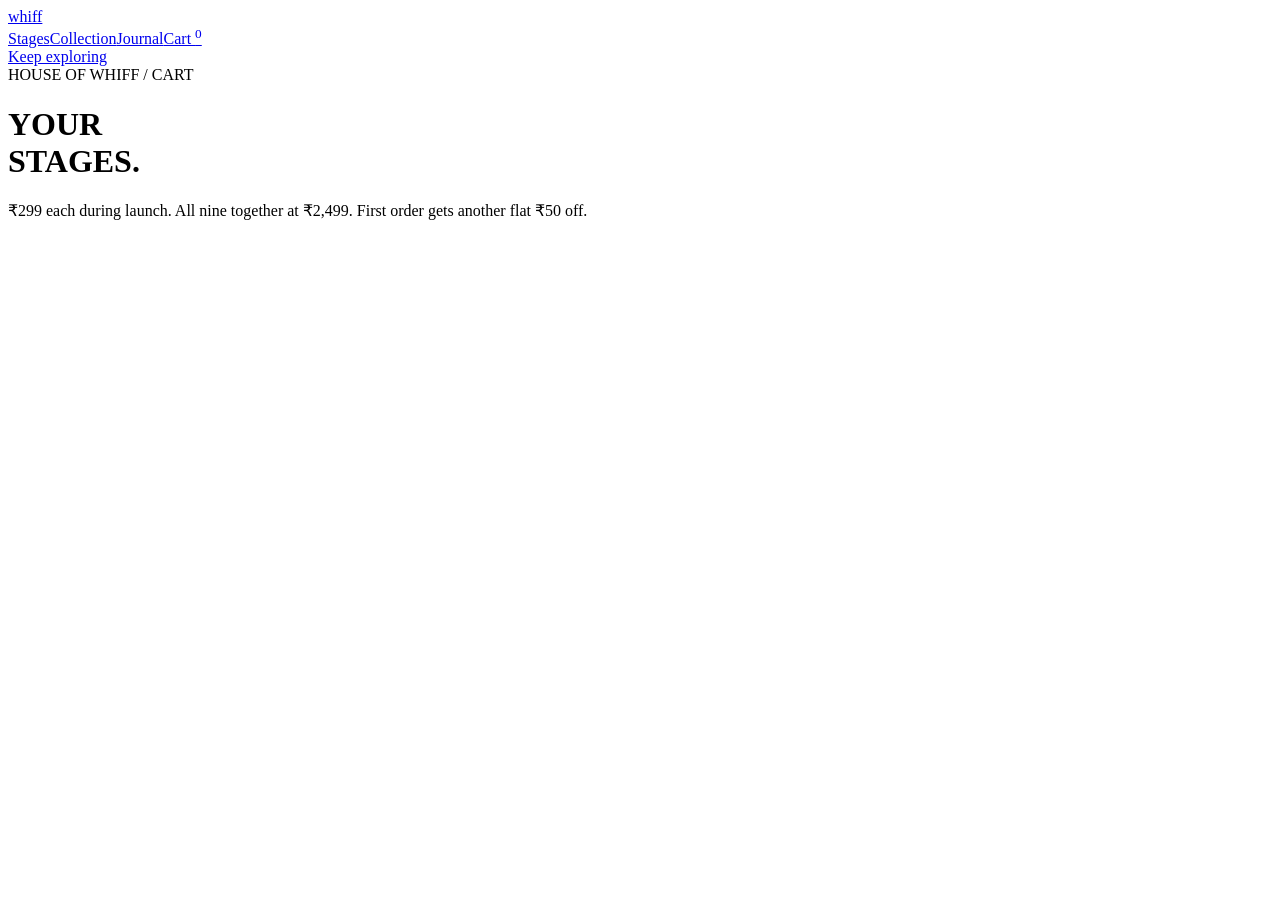
==== commit db1b163b: "Fix GitHub Pages project paths" ====
--- a/cart.html
+++ b/cart.html
@@ -1 +1 @@
-<!doctype html><html lang="en"><head><meta charset="utf-8"><meta name="viewport" content="width=device-width,initial-scale=1"><title>Your Cart | WHIFF</title><link rel="stylesheet" href="styles.css"><link rel="stylesheet" href="editorial.css"><link rel="preconnect" href="https://fonts.googleapis.com"><link href="https://fonts.googleapis.com/css2?family=DM+Mono:wght@400;500&family=Inter:wght@400;500;600;700;800;900&display=swap" rel="stylesheet"></head><body class="shopPage"><nav class="nav darkNav"><a class="logo" href="index.html">whiff</a><div class="navlinks"><a href="index.html#stages">Stages</a><a href="index.html#collection">Collection</a><a href="index.html#journal">Journal</a><a href="cart.html">Cart <sup data-cart-count>0</sup></a></div><a class="btn" href="index.html#collection">Keep exploring</a></nav><main class="shopMain"><div class="shopHead"><span class="mono">HOUSE OF WHIFF / CART</span><h1>YOUR<br>STAGES.</h1><p>₹299 each during launch. All nine together at ₹2,499. First order gets another flat ₹50 off.</p></div><section data-cart></section></main><script src="shop.js"></script></body></html>+<!doctype html><html lang="en"><head><base href="/whiff-1.1/"><meta charset="utf-8"><meta name="viewport" content="width=device-width,initial-scale=1"><title>Your Cart | WHIFF</title><link rel="stylesheet" href="styles.css"><link rel="stylesheet" href="editorial.css"><link rel="preconnect" href="https://fonts.googleapis.com"><link href="https://fonts.googleapis.com/css2?family=DM+Mono:wght@400;500&family=Inter:wght@400;500;600;700;800;900&display=swap" rel="stylesheet"></head><body class="shopPage"><nav class="nav darkNav"><a class="logo" href="index.html">whiff</a><div class="navlinks"><a href="index.html#stages">Stages</a><a href="index.html#collection">Collection</a><a href="index.html#journal">Journal</a><a href="cart.html">Cart <sup data-cart-count>0</sup></a></div><a class="btn" href="index.html#collection">Keep exploring</a></nav><main class="shopMain"><div class="shopHead"><span class="mono">HOUSE OF WHIFF / CART</span><h1>YOUR<br>STAGES.</h1><p>₹299 each during launch. All nine together at ₹2,499. First order gets another flat ₹50 off.</p></div><section data-cart></section></main><script src="shop.js"></script></body></html>
